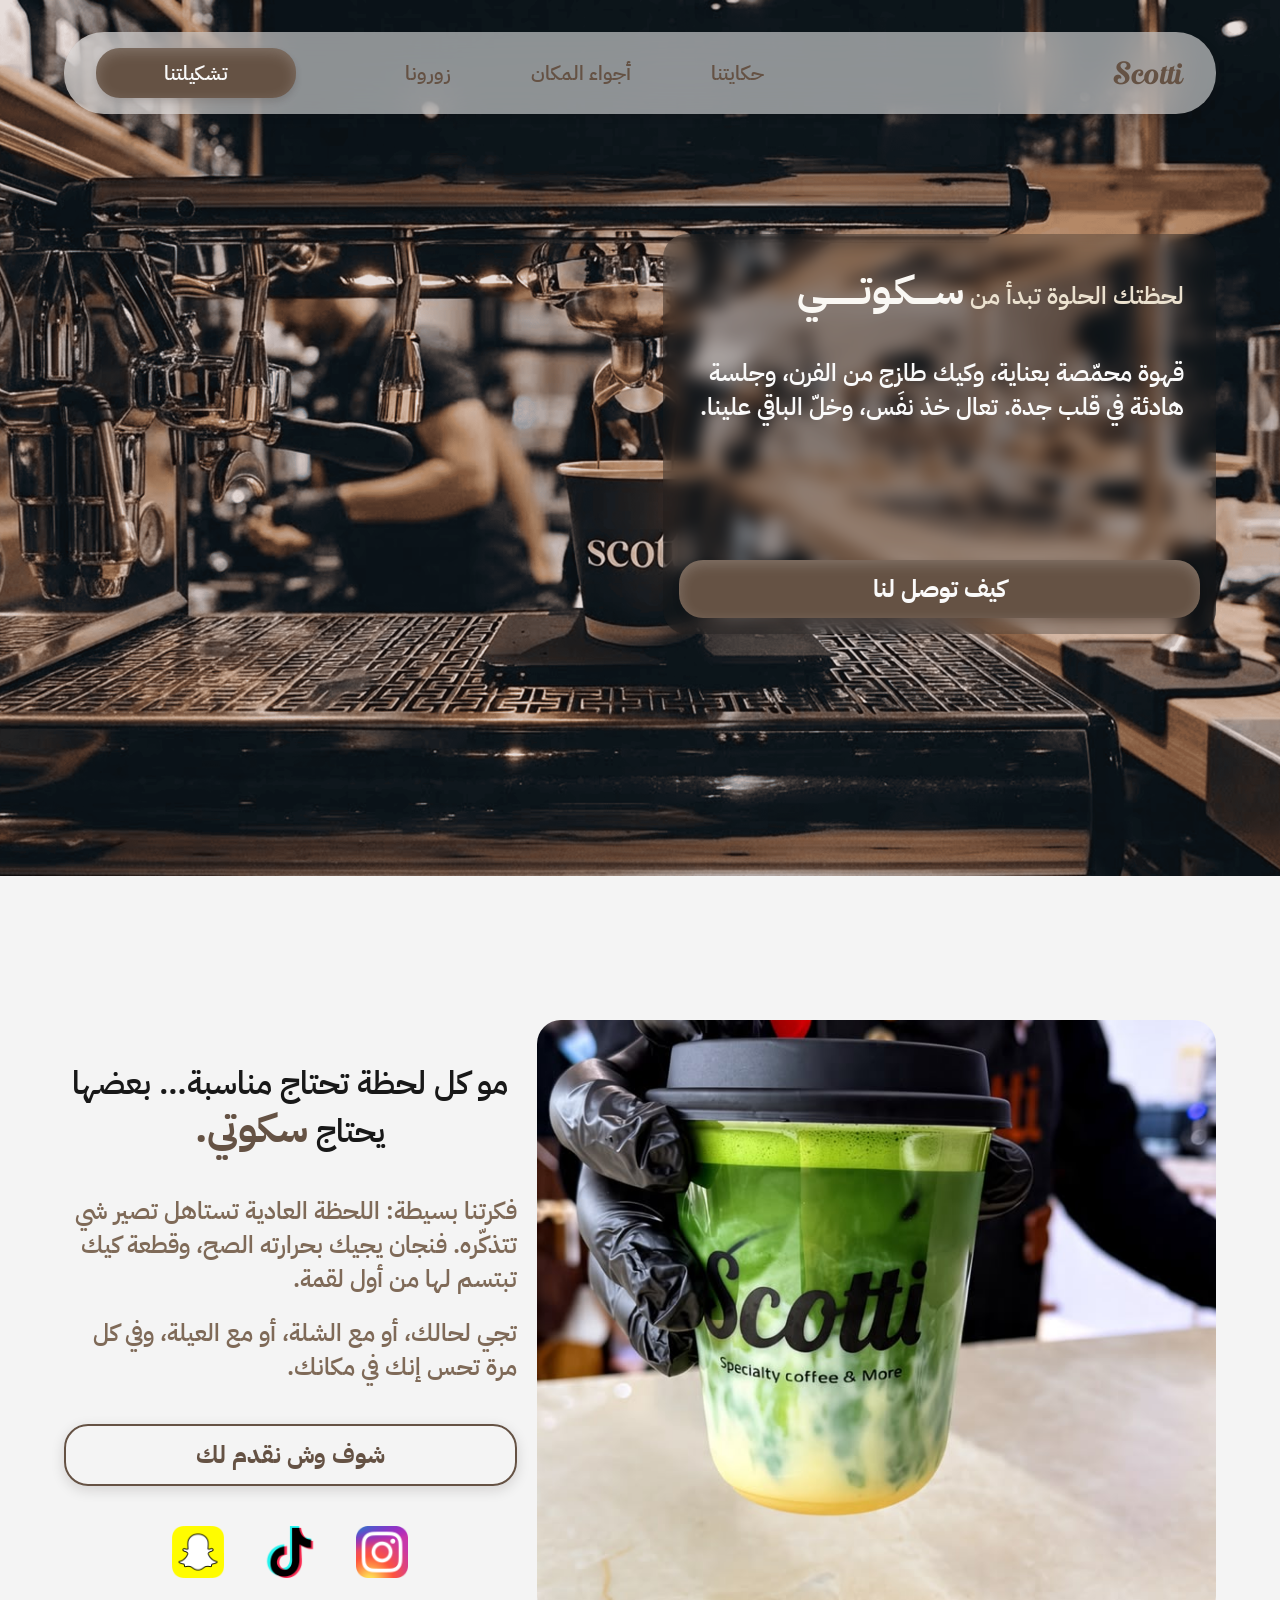
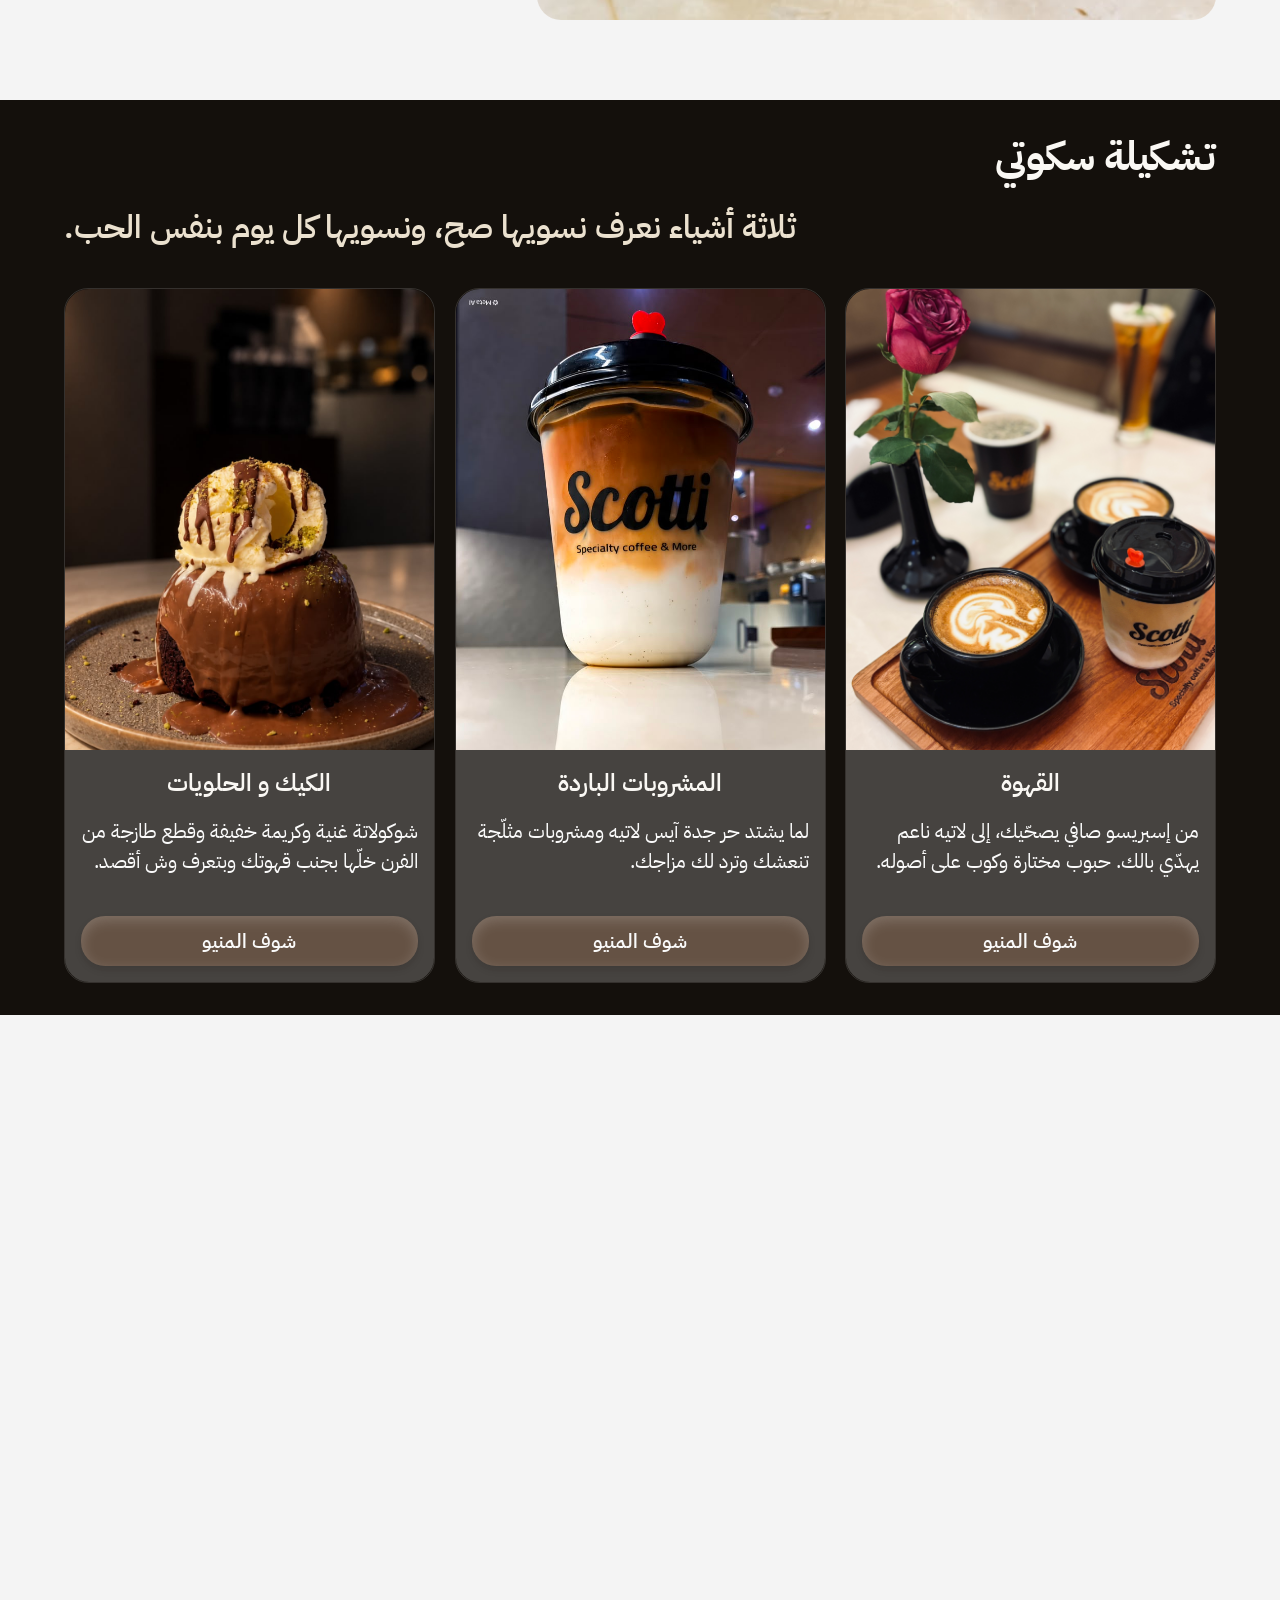
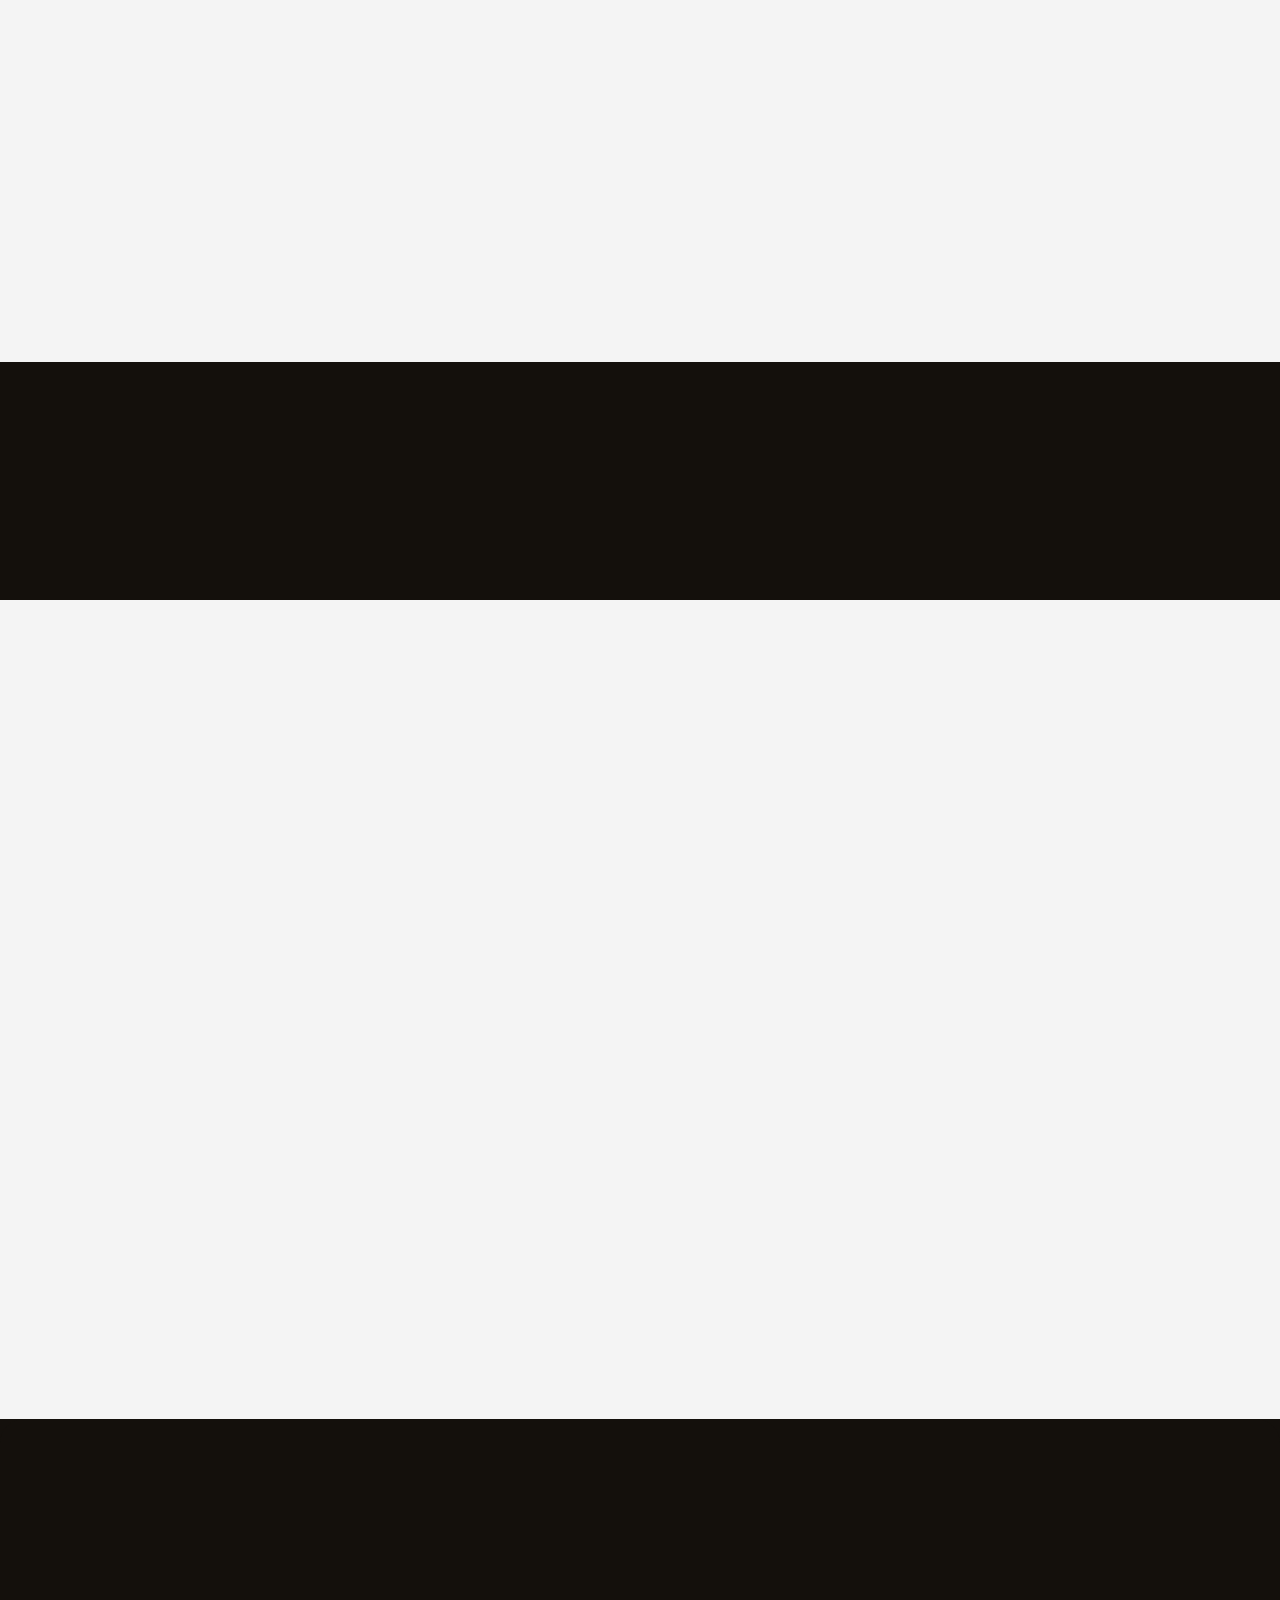
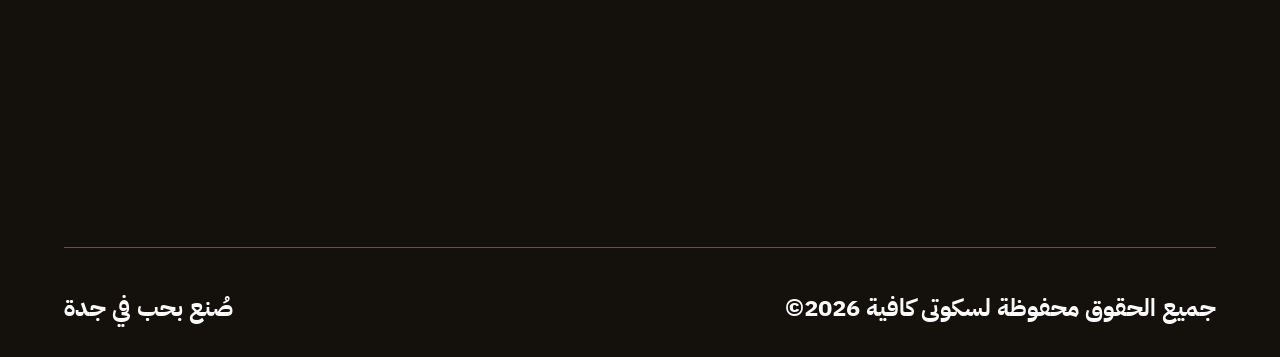
==== index.html @ 127dc8ea "Upload website files." ====
<!DOCTYPE html>
<html lang="ar" dir="rtl">
<head>
<meta charset="utf-8">
<meta name="viewport" content="width=device-width, initial-scale=1">
<title>Secotti Cafe</title>
<meta name="description" content="كافية و مطعم يقدم القهوة المختصة و الكيك و الحلويات ">
<script>document.documentElement.classList.add('js')</script>
<link rel="preconnect" href="https://fonts.googleapis.com">
<link rel="preconnect" href="https://fonts.gstatic.com" crossorigin>
<link href="https://fonts.googleapis.com/css2?family=IBM+Plex+Sans+Arabic:wght@400;600;700&display=swap" rel="stylesheet">
<link rel="stylesheet" href="style.css">
<script src="script.js" defer></script>
</head>
<body id="top">

<!-- ===== Hero section (Nav Bar + hero card) ===== -->
<header class="hero-section" id="hero-section">
  <div class="nav-bar">
    <button class="burger" type="button" aria-label="القائمة" aria-expanded="false" aria-controls="nav-links">
      <svg viewBox="0 0 24 24" width="24" height="24" aria-hidden="true"><line class="l1" x1="3" y1="6" x2="21" y2="6"/><line class="l2" x1="3" y1="12" x2="21" y2="12"/><line class="l3" x1="3" y1="18" x2="21" y2="18"/></svg>
    </button>
    <a class="logo" href="#top"><img src="img/logo.png" alt="Scotti"></a>
    <nav class="links" id="nav-links" aria-label="القائمة الرئيسية">
      <a class="btn btn-ghost" href="#about-us">حكايتنا</a>
      <a class="btn btn-ghost" href="#place">أجواء المكان</a>
      <a class="btn btn-ghost" href="#map">زورونا</a>
      <a class="btn btn-primary" href="#menu">تشكيلتنا</a>
    </nav>
  </div>
  <div class="hero-card">
    <div class="hero-text">
      <h1>لحظتك الحلوة تبدأ من <b>ســـــكـوتـــــــــي</b></h1>
      <p class="h2">قهوة محمّصة بعناية، وكيك طازج من الفرن، وجلسة هادئة في قلب جدة. تعال خذ نفَس، وخلّ الباقي علينا.</p>
    </div>
    <a class="btn btn-primary btn-large" href="#map">كيف توصل لنا</a>
  </div>
</header>



<!-- ===== About Us ===== -->
<section class="about-us" id="about-us">
  <div class="wrap">
    <div class="pic" data-anim="start"><img src="img/About.jpeg" alt="كوب ماتشا من سكوتي" loading="lazy"></div>
    <div class="txt" data-stagger data-anim-children="up">
      <h2>مو كل لحظة تحتاج مناسبة… بعضها يحتاج <span>سكوتي.</span></h2>
      <div class="paras h2">
        <p>فكرتنا بسيطة: اللحظة العادية تستاهل تصير شي تتذكّره. فنجان يجيك بحرارته الصح، وقطعة كيك تبتسم لها من أول لقمة.</p>
        <p>تجي لحالك، أو مع الشلة، أو مع العيلة، وفي كل مرة تحس إنك في مكانك.</p>
      </div>
      <a class="btn btn-outline btn-large" href="#menu">شوف وش نقدم لك</a>
      <div class="social">
        <a href="#" data-link="instagram" aria-label="انستغرام"><img src="img/skill-icons_instagram.png" alt=""></a>
        <a href="#" data-link="tiktok" aria-label="تيك توك"><img src="img/selfhst_tiktok.png" alt=""></a>
        <a href="#" data-link="snapchat" aria-label="سناب شات"><img src="img/selfhst_snapchat.png" alt=""></a>
      </div>
    </div>
  </div>
</section>

<!-- ===== Menu ===== -->
<section class="menu" id="menu">
  <div class="menu-head" data-stagger data-anim-children="up">
    <h2 class="display">تشكيلة سكوتي</h2>
    <p class="h1">ثلاثة أشياء نعرف نسويها صح، ونسويها كل يوم بنفس الحب.</p>
  </div>
  <div class="cards wrap" data-stagger>
    <article class="card" data-anim="up">
      <div class="ph"><img src="img/قهوة.jpg" alt="قهوة ولاتيه من سكوتي" loading="lazy"></div>
      <div class="card-body"><div><h3 class="h2">القهوة</h3><p class="title">من إسبريسو صافي يصحّيك، إلى لاتيه ناعم يهدّي بالك. حبوب مختارة وكوب على أصوله.</p></div>
      <a class="btn btn-primary" href="#" data-link="menu">شوف المنيو</a></div>
    </article>
    <article class="card" data-anim="up">
      <div class="ph"><img src="img/مشروبات باردة.jpeg" alt="آيس لاتيه من سكوتي" loading="lazy"></div>
      <div class="card-body"><div><h3 class="h2">المشروبات الباردة</h3><p class="title">لما يشتد حر جدة آيس لاتيه ومشروبات مثلّجة تنعشك وترد لك مزاجك.</p></div>
      <a class="btn btn-primary" href="#" data-link="menu">شوف المنيو</a></div>
    </article>
    <article class="card" data-anim="up">
      <div class="ph"><img src="img/حلويات.jpeg" alt="كيكة شوكولاتة مع آيس كريم" loading="lazy"></div>
      <div class="card-body"><div><h3 class="h2">الكيك و الحلويات</h3><p class="title">شوكولاتة غنية وكريمة خفيفة وقطع طازجة من الفرن خلّها بجنب قهوتك وبتعرف وش أقصد.</p></div>
      <a class="btn btn-primary" href="#" data-link="menu">شوف المنيو</a></div>
    </article>
  </div>
</section>

<!-- ===== place ===== -->
<section class="place" id="place">
  <div class="wrap">
    <div class="place-head" data-stagger data-anim-children="up">
      <h2 class="display">أجواء تخليك تطوّل الجلسة</h2>
      <p class="h1">إضاءة دافية، موسيقى هادية، ومقاعد تنسيك الوقت. كل ركن عندنا له مزاجه.</p>
    </div>
    <div class="gallery" data-stagger>
      <figure class="big" data-anim="zoom"><img src="img/جلسة.jpeg" alt="جلسة قرب النافذة" loading="lazy"></figure>
      <div class="col">
        <figure data-anim="zoom"><img src="img/3.jpg" alt="ركن الجلسات" loading="lazy"></figure>
        <figure data-anim="zoom"><img src="img/حلويات.jpeg" alt="كيكة شوكولاتة" loading="lazy"></figure>
      </div>
      <div class="col">
        <figure data-anim="zoom"><img src="img/1.jpg" alt="طاولة وقهوة" loading="lazy"></figure>
        <figure data-anim="zoom"><img src="img/2.jpg" alt="حلى وقهوة" loading="lazy"></figure>
      </div>
      <figure class="big" data-anim="zoom"><img src="img/اصدقاء.jpeg" alt="أصدقاء في سكوتي" loading="lazy"></figure>
    </div>
    <div class="strip" data-stagger data-anim="up">
      <div><h3 class="h1">تبي هدوء؟</h3><p class="title">خذ لك ركن بعيد عن الضجة، مع قهوة تبقى دافية لين آخر رشفة.</p></div>
      <div><h3 class="h1">معزومين الشلة؟</h3><p class="title">طاولات واسعة تساع ضحكتكم كلها، وحلويات للمشاركة، أو لا.وقتك قصير؟</p></div>
      <div><h3 class="h1">وقتك قصير؟</h3><p class="title">استراحة عصر أو لقاء سريع، وطلبك يوصلك بسرعة.</p></div>
    </div>
  </div>
</section>

<!-- ===== cta ===== -->
<section class="cta" id="cta" data-stagger data-anim-children="up">
  <h2 class="display">نسوّيها على مهلنا، وتجيك على كيفك.</h2>
  <p class="h1">ما نلحق الموضة ولا نستعجل الطعم. نهتم بالتفاصيل الصغيرة اللي ما تنتبه لها إلا لو غابت، وهذا اللي يخليك ترجع.</p>
</section>

<!-- ===== map ===== -->
<section class="map" id="map">
  <div class="wrap">
    <div class="info" data-stagger data-anim-children="up">
      <div class="info-top">
        <h2 class="display">لا تخلّيها على بكرة</h2>
        <p class="h2 sub">افتح الموقع تعال دحين واطلب أول كاسه</p>
        <div class="facts">
          <div><p class="h2">وين نحن؟</p><p class="title">جدة المملكة العربية السعودية</p></div>
          <div><p class="h2">أوقات الاستقبال يوميًا</p><p class="title">من الصباح حتى منتصف الليل</p></div>
        </div>
      </div>
      <div class="map-btns">
        <a class="btn btn-primary btn-large" href="#" data-link="map">زورونا</a>
        <a class="btn btn-outline" href="#" data-link="menu">شوف المنيو</a>
      </div>
    </div>
    <div class="map-pic" data-anim="end"><img src="img/map.jpg" alt="واجهة كافيه سكوتي من الداخل" loading="lazy"></div>
  </div>
</section>

<!-- ===== Footer ===== -->
<footer class="footer" id="footer">
  <div class="wrap">
    <div class="footer-top" data-stagger data-anim-children="up">
      <div class="footer-brand">
        <img class="footer-logo" src="img/logo.png" alt="Scotti">
        <div><p class="h1">سكوتي كافيه · جدة</p><p class="tagline">قهوة و كيك وجلسة تستاهل لحظتك الحلوة تبدأ من سكوتي.</p></div>
      </div>
      <div class="footer-cols">
        <div><h3 class="h1">روابط سريعة</h3>
          <div class="quick"><a class="btn" href="#about-us">حكايتنا</a><a class="btn" href="#place">أجواء المكان</a><a class="btn" href="#map">زورونا</a></div></div>
        <div><h3 class="h1">تابعنا</h3>
          <div class="social">
            <a href="#" data-link="instagram" aria-label="انستغرام"><img src="img/skill-icons_instagram.png" alt=""></a>
            <a href="#" data-link="tiktok" aria-label="تيك توك"><img src="img/selfhst_tiktok.png" alt=""></a>
            <a href="#" data-link="snapchat" aria-label="سناب شات"><img src="img/selfhst_snapchat.png" alt=""></a></div></div>
      </div>
    </div>
    <div class="footer-bottom"><span>جميع الحقوق محفوظة لسكوتى كافية 2026©</span><span>صُنع بحب في جدة</span></div>
  </div>
</footer>

</body>
</html>
---- style.css ----
/* ===== Tokens (من Variables ملف Figma) ===== */
:root{
  --nav:#fafafa; --card-1:#f4f4f4; --card-2:#14100c; --card-3:#fafafa; --card-4:#181818;
  --button:#655244; --line:#655244;
  --t-h1:#ebe1cf; --t-h2:#7f6a58; --t-title:#181818; --t-display:#faf8f4; --t-primary:#fafafa;
  --drop:rgba(20,16,12,.14); --inner:rgba(250,250,250,.2);
  --ff:'IBM Plex Sans Arabic',system-ui,sans-serif;
  --fd:40px; --ld:50px; --f1:32px; --l1:42px; --f2:24px; --l2:34px; --ft:20px; --lt:30px; --pad:64px;
  --ease:cubic-bezier(.2,.7,.2,1);
}
*,*::before,*::after{box-sizing:border-box}
html{scroll-behavior:smooth;scroll-padding-top:16px}
body{margin:0;font-family:var(--ff);background:var(--card-2);color:var(--t-title);-webkit-text-size-adjust:100%;overflow-x:hidden}
img{display:block;max-width:100%}
a{color:inherit;text-decoration:none}
h1,h2,h3,p{margin:0}
.display{font:700 var(--fd)/var(--ld) var(--ff);letter-spacing:-.2px}
.h1{font:600 var(--f1)/var(--l1) var(--ff)}
.h2{font:600 var(--f2)/var(--l2) var(--ff)}
.title{font:400 var(--ft)/var(--lt) var(--ff)}
.wrap{max-width:1312px;margin-inline:auto}
.hero-section,section,footer{padding-inline:var(--pad)}

/* ===== Buttons ===== */
.btn{display:flex;align-items:center;justify-content:center;min-height:44px;padding:10px 20px;border:0;border-radius:24px;font:600 20px/30px var(--ff);cursor:pointer;text-align:center;background:none;white-space:nowrap;transition:transform .25s var(--ease),box-shadow .25s var(--ease),background-color .25s,color .25s}
.btn-primary{background:var(--button);color:var(--t-primary);box-shadow:0 4px 7px var(--drop),inset 0 4px 14px var(--inner)}
.btn-primary:hover{transform:translateY(-3px);box-shadow:0 10px 18px var(--drop),inset 0 4px 14px var(--inner)}
.btn-large{min-height:48px;padding:12px 24px;font:700 24px/34px var(--ff)}
.btn-outline{border:2px solid var(--line);color:var(--button);box-shadow:0 4px 14px var(--drop)}
.btn-outline:hover{background:var(--button);color:var(--t-primary);transform:translateY(-3px)}
.btn-ghost{color:var(--button)}
.btn-ghost:hover{background:rgba(101,82,68,.12)}
.btn:active{transform:scale(.97)}
.btn:focus-visible,.social a:focus-visible,.burger:focus-visible{outline:3px solid var(--t-h2);outline-offset:2px}
.social{display:flex;justify-content:center;gap:40px}
.social a{transition:transform .3s var(--ease)}
.social a:hover{transform:translateY(-4px) scale(1.12)}
.social img{width:52px;height:52px;object-fit:contain}

/* ===== Hero section ===== */
.hero-section{position:relative;overflow:hidden;min-height:876px;padding-block:32px 72px;display:flex;flex-direction:column;gap:120px;background:var(--card-2)}
.hero-section::before{content:"";position:absolute;inset:0;background:url(img/hero.png) center/cover no-repeat;animation:kenburns 16s var(--ease) both}
.hero-section>*{position:relative;z-index:1}
.nav-bar{position:relative;display:flex;align-items:center;width:100%;max-width:1312px;margin-inline:auto;padding:16px 32px;border-radius:40px;background:rgba(250,250,250,.55);-webkit-backdrop-filter:blur(20px);backdrop-filter:blur(20px);box-shadow:4px 4px 6px var(--drop);animation:dropIn .9s var(--ease) both}
.logo img{height:30px;width:auto}
.links{position:relative;flex:1;display:flex;align-items:center;justify-content:center;gap:40px;margin-inline-start:40px}
.links .btn-primary{position:absolute;inset-inline-end:0;width:200px;min-width:200px}
.burger{display:none;width:44px;height:44px;padding:10px;border:0;background:none;color:var(--button);cursor:pointer}
.burger line{stroke:currentColor;stroke-width:2.4;stroke-linecap:round;transform-origin:center;transition:transform .3s var(--ease),opacity .2s}
.burger[aria-expanded=true] .l1{transform:translateY(6px) rotate(45deg)}
.burger[aria-expanded=true] .l2{opacity:0}
.burger[aria-expanded=true] .l3{transform:translateY(-6px) rotate(-45deg)}
.hero-card{align-self:flex-start;width:min(553px,100%);margin-inline:max(0px,calc((100% - 1312px)/2));padding:16px;display:flex;flex-direction:column;gap:120px;border-radius:24px;background:rgba(24,24,24,.3);-webkit-backdrop-filter:blur(8px);backdrop-filter:blur(8px);animation:fadeUp 1s .25s var(--ease) both}
.hero-text{padding:16px;display:flex;flex-direction:column;gap:40px}
.hero-text h1{font:600 var(--f2)/var(--l2) var(--ff);color:var(--t-h1)}
.hero-text h1 b{font:700 var(--fd)/var(--ld) var(--ff);color:var(--t-display);letter-spacing:-.2px}
.hero-text p{color:var(--t-primary)}

/* ===== About Us ===== */
.about-us{background:var(--card-1);padding-block:144px 80px}
.about-us .wrap{display:flex;gap:20px;align-items:center}
.about-us .pic{position:relative;flex:1.5;aspect-ratio:3/4;max-height:600px;overflow:hidden;border-radius:24px 40px 24px 40px;background:var(--card-1)}
.about-us .pic img{position:absolute;inset:0;width:100%;height:100%;object-fit:cover;object-position:center;transition:transform 1.2s var(--ease)}
.about-us .txt{flex:1;display:flex;flex-direction:column;gap:40px}
.about-us h2{text-align:center;font:600 calc(var(--fd)*.8)/var(--l1) var(--ff);color:#181818}
.about-us h2 span{font:700 var(--fd)/var(--ld) var(--ff);color:var(--button)}
.paras{display:flex;flex-direction:column;gap:20px;color:var(--t-h2)}

/* ===== Menu ===== */
.menu{background:var(--card-2);padding-block:32px}
.menu-head{display:flex;flex-direction:column;gap:24px;max-width:1325px;margin:0 auto 40px}
.menu-head .display{color:var(--t-display);align-self:flex-start}
.menu-head .h1{color:var(--t-h1);align-self:flex-end}
.cards{display:grid;grid-template-columns:repeat(3,1fr);gap:20px}
.card{display:flex;flex-direction:column;border:1px solid rgba(250,250,250,.14);border-radius:24px;transition:transform .45s var(--ease),box-shadow .45s var(--ease)}
.card:hover{transform:translateY(-10px);box-shadow:0 22px 40px rgba(0,0,0,.45)}
.card .ph{overflow:hidden;border-radius:24px 24px 0 0}
.about-us .pic {
  border-radius: 24px;
}.card .ph img{width:100%;aspect-ratio:4/5;object-fit:cover;transition:transform .9s var(--ease)}
.cards .card:nth-child(2) .ph img{object-position:center top}
.card:hover .ph img{transform:scale(1.08)}
.card-body{flex:1;display:flex;flex-direction:column;gap:40px;padding:16px;border-radius:0 0 24px 24px;background:rgba(250,250,250,.22);-webkit-backdrop-filter:blur(30px);backdrop-filter:blur(30px);color:var(--t-primary)}
.card-body>div{display:flex;flex-direction:column;gap:16px}
.card h3{text-align:center;color:var(--t-display)}
.card .btn{margin-top:auto}

/* ===== place ===== */
.place{background:var(--card-1);padding-block:32px;color:var(--t-h2)}
.place-head{display:flex;flex-direction:column;gap:32px;margin-bottom:40px}
.place-head .display{align-self:flex-start}
.gallery{display:flex;gap:20px;align-items:center}
.gallery .big{flex:424 1 0}
.gallery .col{flex:202 1 0;display:flex;flex-direction:column;gap:20px}
.gallery figure{aspect-ratio:3/4;margin:0;overflow:hidden;border-radius:24px}
.gallery img{width:100%;height:100%;object-fit:cover;transition:transform .9s var(--ease)}
.gallery figure:hover img{transform:scale(1.1)}
.strip{display:flex;gap:20px;margin-top:40px;padding:16px 20px;border-radius:40px;background:var(--card-3);box-shadow:4px 4px 12px var(--drop)}
.strip>div{flex:1;display:flex;flex-direction:column;gap:20px;padding:16px}
.strip .h1{text-align:center}
.strip .title{color:var(--t-title)}

/* ===== cta ===== */
.cta{display:flex;flex-direction:column;gap:40px;padding-block:32px;background:var(--card-2)}
.cta .display{text-align:center;color:var(--t-display)}
.cta .h1{color:var(--t-h1)}

/* ===== map ===== */
.map{background:var(--card-1);padding-block:32px}
.map .wrap{display:flex;gap:20px;align-items:stretch}
.map .info{flex:1;display:flex;flex-direction:column;justify-content:center;gap:24px}
.map .display{text-align:center;color:var(--t-h2)}
.map .sub{margin-top:12px;color:var(--t-title)}
.facts{display:flex;gap:40px;margin-top:24px;text-align:center}
.facts>div{flex:1;display:flex;flex-direction:column;gap:12px}
.facts .h2{color:var(--t-h2)}
.map-btns{display:flex;gap:16px}
.map-btns .btn{flex:1}
.map-pic{flex:1;min-height:388px;overflow:hidden;border-radius:24px}
.map-pic img{width:100%;height:100%;min-height:388px;object-fit:cover;transition:transform 1.2s var(--ease)}
.map-pic:hover img{transform:scale(1.05)}

/* ===== Footer ===== */
.footer{padding-block:32px;border-radius:24px 24px 0 0;background:var(--card-2);color:var(--t-primary)}
.footer-top{display:flex;gap:180px;align-items:center;padding-bottom:32px;border-bottom:1px solid var(--line)}
.footer-brand{flex:1;display:flex;flex-direction:column;gap:40px;text-align:center}
.footer-logo{width:min(566px,100%);height:auto;margin-inline:auto}
.footer-brand .h1{color:var(--t-h1)}
.tagline{margin-top:12px;font:700 24px/34px var(--ff)}
.footer-cols{flex:1;display:flex;gap:160px;align-items:flex-start}
.footer-cols>div{flex:1;display:flex;flex-direction:column;gap:20px;text-align:center}
.footer-cols .h1{color:var(--t-display)}
.footer-cols .social{gap:24px;padding:10px}
.quick{display:flex;flex-direction:column;gap:24px}
.quick .btn{color:var(--t-primary)}
.quick .btn:hover{background:rgba(250,250,250,.1)}
.footer-bottom{display:flex;justify-content:space-between;gap:16px;margin-top:43px;font:700 24px/34px var(--ff)}

/* ===== Animations ===== */
@keyframes kenburns{from{transform:scale(1.12)}to{transform:scale(1)}}
@keyframes dropIn{from{opacity:0;transform:translateY(-28px)}to{opacity:1;transform:none}}
@keyframes fadeUp{from{opacity:0;transform:translateY(40px)}to{opacity:1;transform:none}}
.js [data-anim]{opacity:0;transition:opacity .9s var(--ease),transform .9s var(--ease);transition-delay:var(--d,0s);will-change:opacity,transform}
.js [data-anim=up]{transform:translateY(36px)}
.js [data-anim=zoom]{transform:scale(.9)}
.js [data-anim=start]{transform:translateX(60px)}   /* RTL: من اليمين */
.js [data-anim=end]{transform:translateX(-60px)}
.js [data-anim].in{opacity:1;transform:none}
/* الكروت: حركة الدخول ثم تعود سرعة الـ hover */
.js .card.in{transition:opacity .9s var(--ease),transform .45s var(--ease),box-shadow .45s var(--ease);transition-delay:var(--d,0s),0s,0s}
.js .card.in:hover{transform:translateY(-10px)}

/* ===== Tablet / Mobile ===== */
@media (max-width:1100px){:root{--pad:40px}.footer-top,.footer-cols{gap:48px}.facts{gap:32px}}
@media (max-width:900px){
  :root{--fd:32px;--ld:42px;--f1:24px;--l1:34px;--f2:22px;--l2:32px;--ft:18px;--lt:28px;--pad:20px}
  .hero-section{min-height:640px;gap:24px;padding-block:20px 72px}
  .nav-bar{display:grid;grid-template-columns:44px 1fr 44px;padding:10px 16px;border-radius:32px}
  .burger{display:block}
  .logo{grid-column:2;justify-self:center}.logo img{height:28px}
  .links{position:absolute;top:calc(100% + 8px);inset-inline:0;z-index:5;flex-direction:column;align-items:stretch;gap:4px;margin:0;padding:12px;border-radius:28px;background:rgba(250,250,250,.9);-webkit-backdrop-filter:blur(20px);backdrop-filter:blur(20px);box-shadow:4px 4px 12px var(--drop);opacity:0;visibility:hidden;transform:translateY(-10px) scale(.98);transform-origin:top;transition:opacity .3s var(--ease),transform .3s var(--ease),visibility .3s}
  .links.open{opacity:1;visibility:visible;transform:none}
  .links .btn-primary{position:static;order:-1;margin:0 0 4px;width:auto;min-width:0}
  .hero-card{gap:20px;margin-inline:0;padding:12px}
  .hero-text{gap:16px;padding:8px}
  .hero-text h1 b{font-size:26px;line-height:34px;white-space:nowrap}
  .about-us{padding-block:64px 48px}
  .about-us .wrap,.map .wrap{flex-direction:column}
  .about-us .pic{width:100%;max-width:420px;max-height:none;flex:none;align-self:center}
  .cards{grid-template-columns:1fr;max-width:520px;margin-inline:auto}
  .menu-head .display,.menu-head .h1,.place-head .display{align-self:stretch}
  .gallery{display:grid;grid-template-columns:1fr 1fr;gap:20px}
  .gallery .big{grid-column:1/-1}.gallery .col{gap:20px}
  .strip{flex-direction:column;gap:0;border-radius:32px}
  .facts{flex-direction:column;gap:24px;margin-top:32px}
  .map-btns{gap:12px;flex-wrap:wrap}.map-btns .btn{flex:1 1 140px}
  .map .info{gap:24px}.facts{gap:24px;margin-top:24px}.map-btns{gap:12px}.map-pic,.map-pic img{min-height:260px}.map-pic{flex:none}
  .footer-top{flex-direction:column;gap:32px}.footer-brand{order:-1;width:100%}
  .footer-cols{width:100%;gap:24px}
  .footer-bottom{flex-direction:column;align-items:center;text-align:center;font-size:18px;line-height:28px}
  .footer-bottom span:last-child{order:-1}
  .btn-large{font-size:20px;line-height:30px}.social{gap:28px}
  .js [data-anim=start],.js [data-anim=end]{transform:translateY(36px)}
}
@media (prefers-reduced-motion:reduce){
  html{scroll-behavior:auto}
  *,*::before,*::after{animation:none!important;transition:none!important}
  .js [data-anim]{opacity:1;transform:none}
}
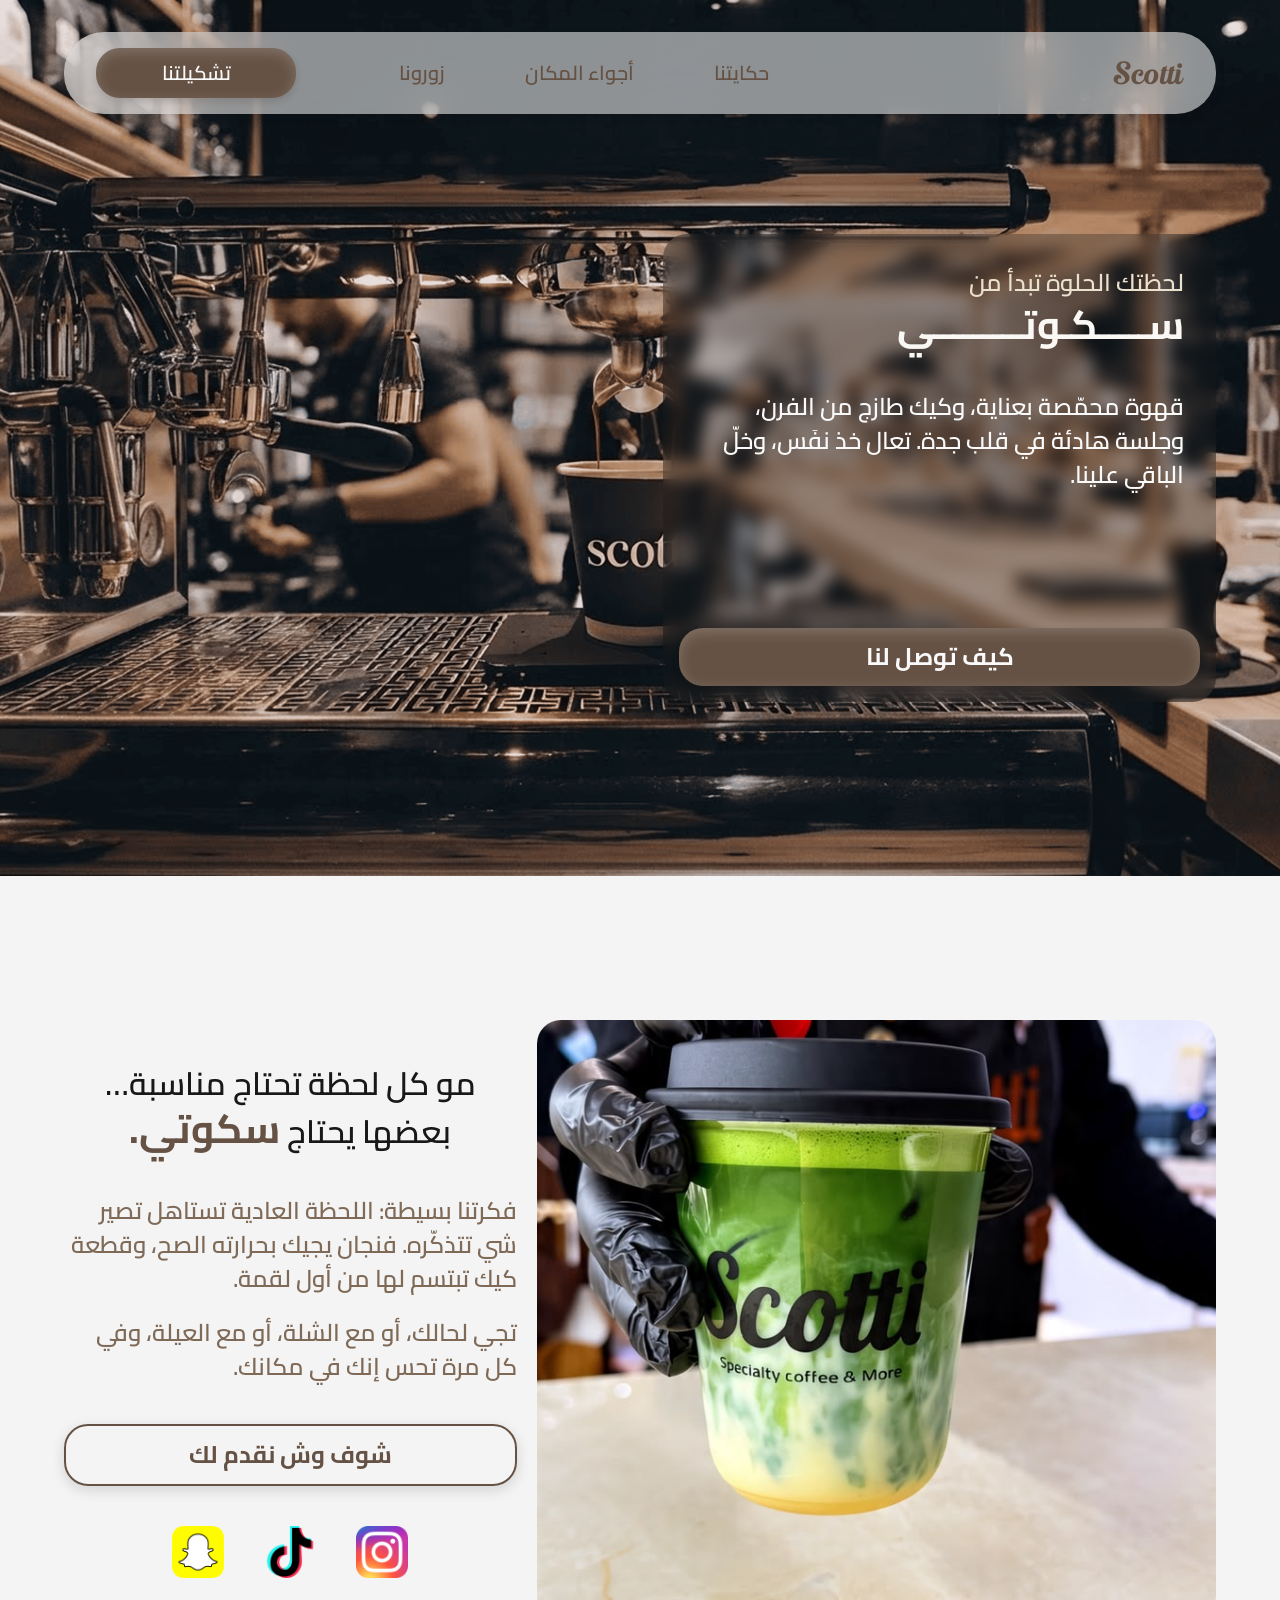
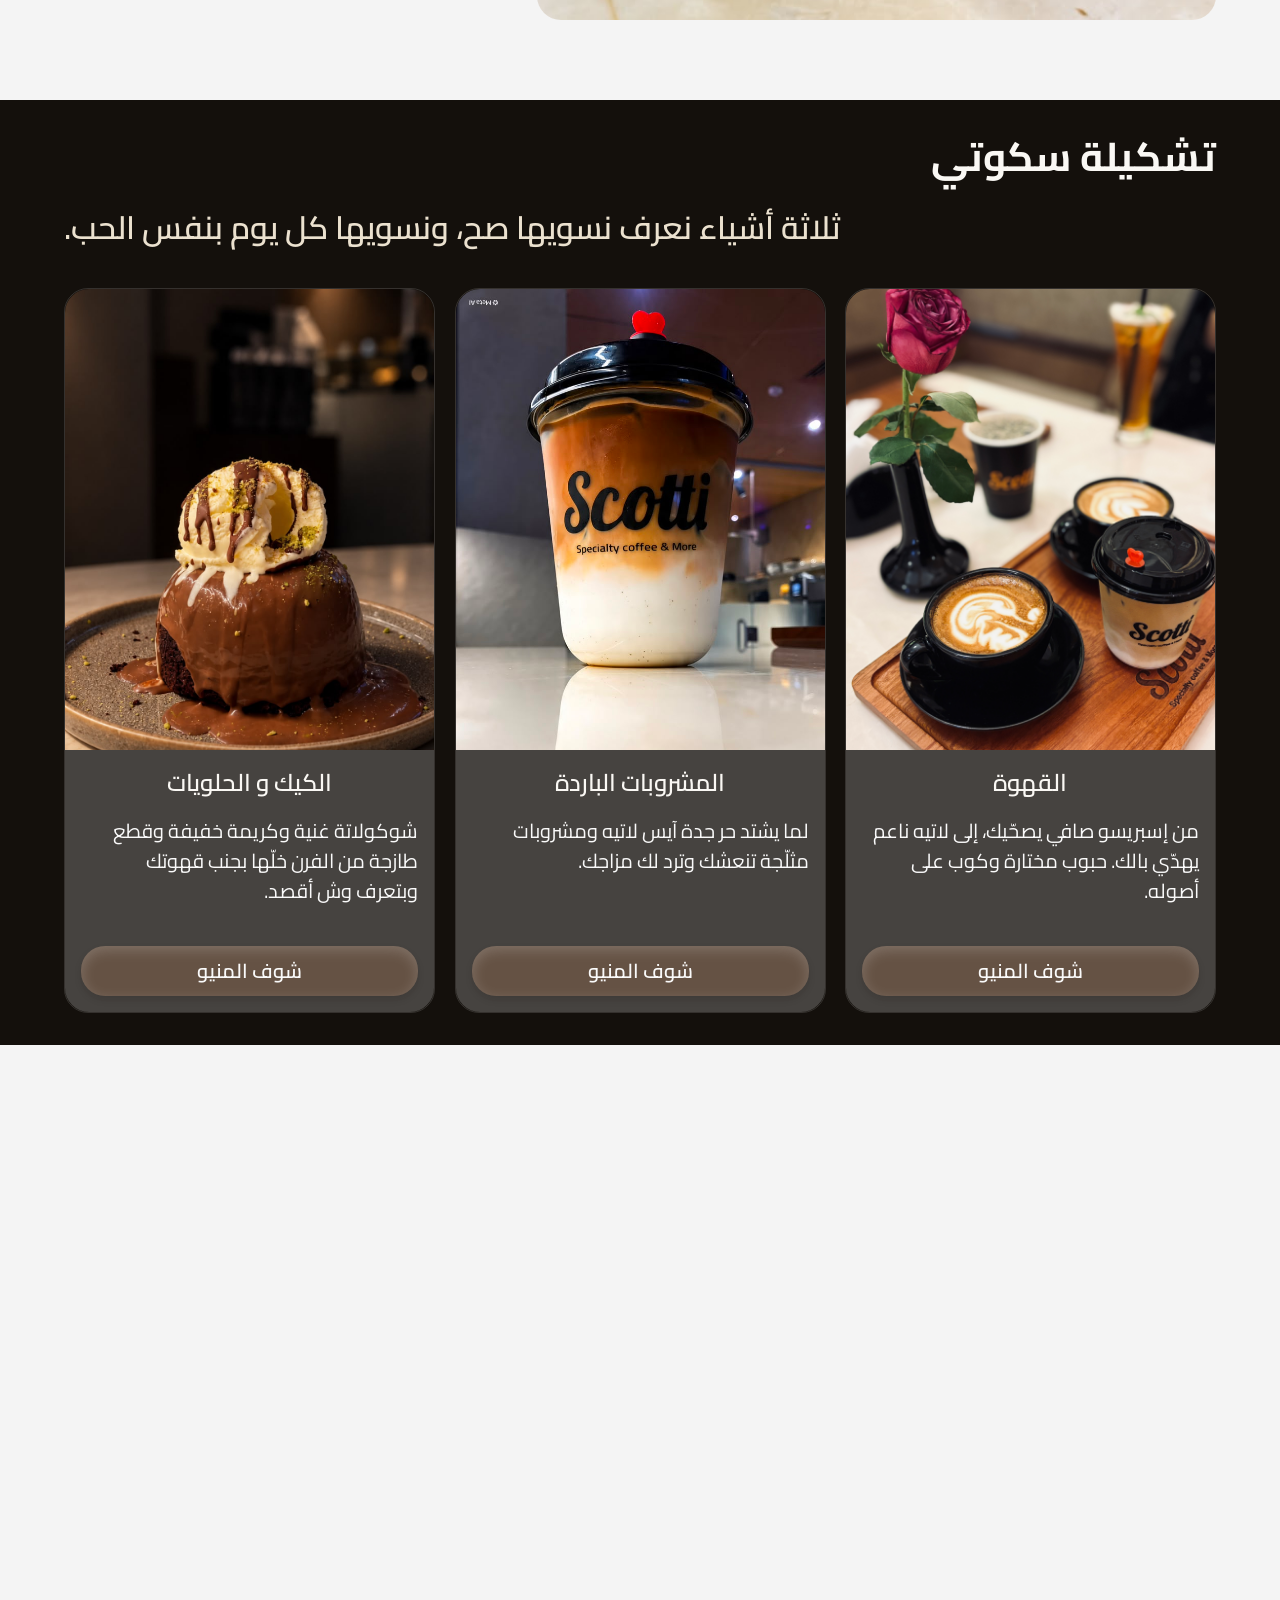
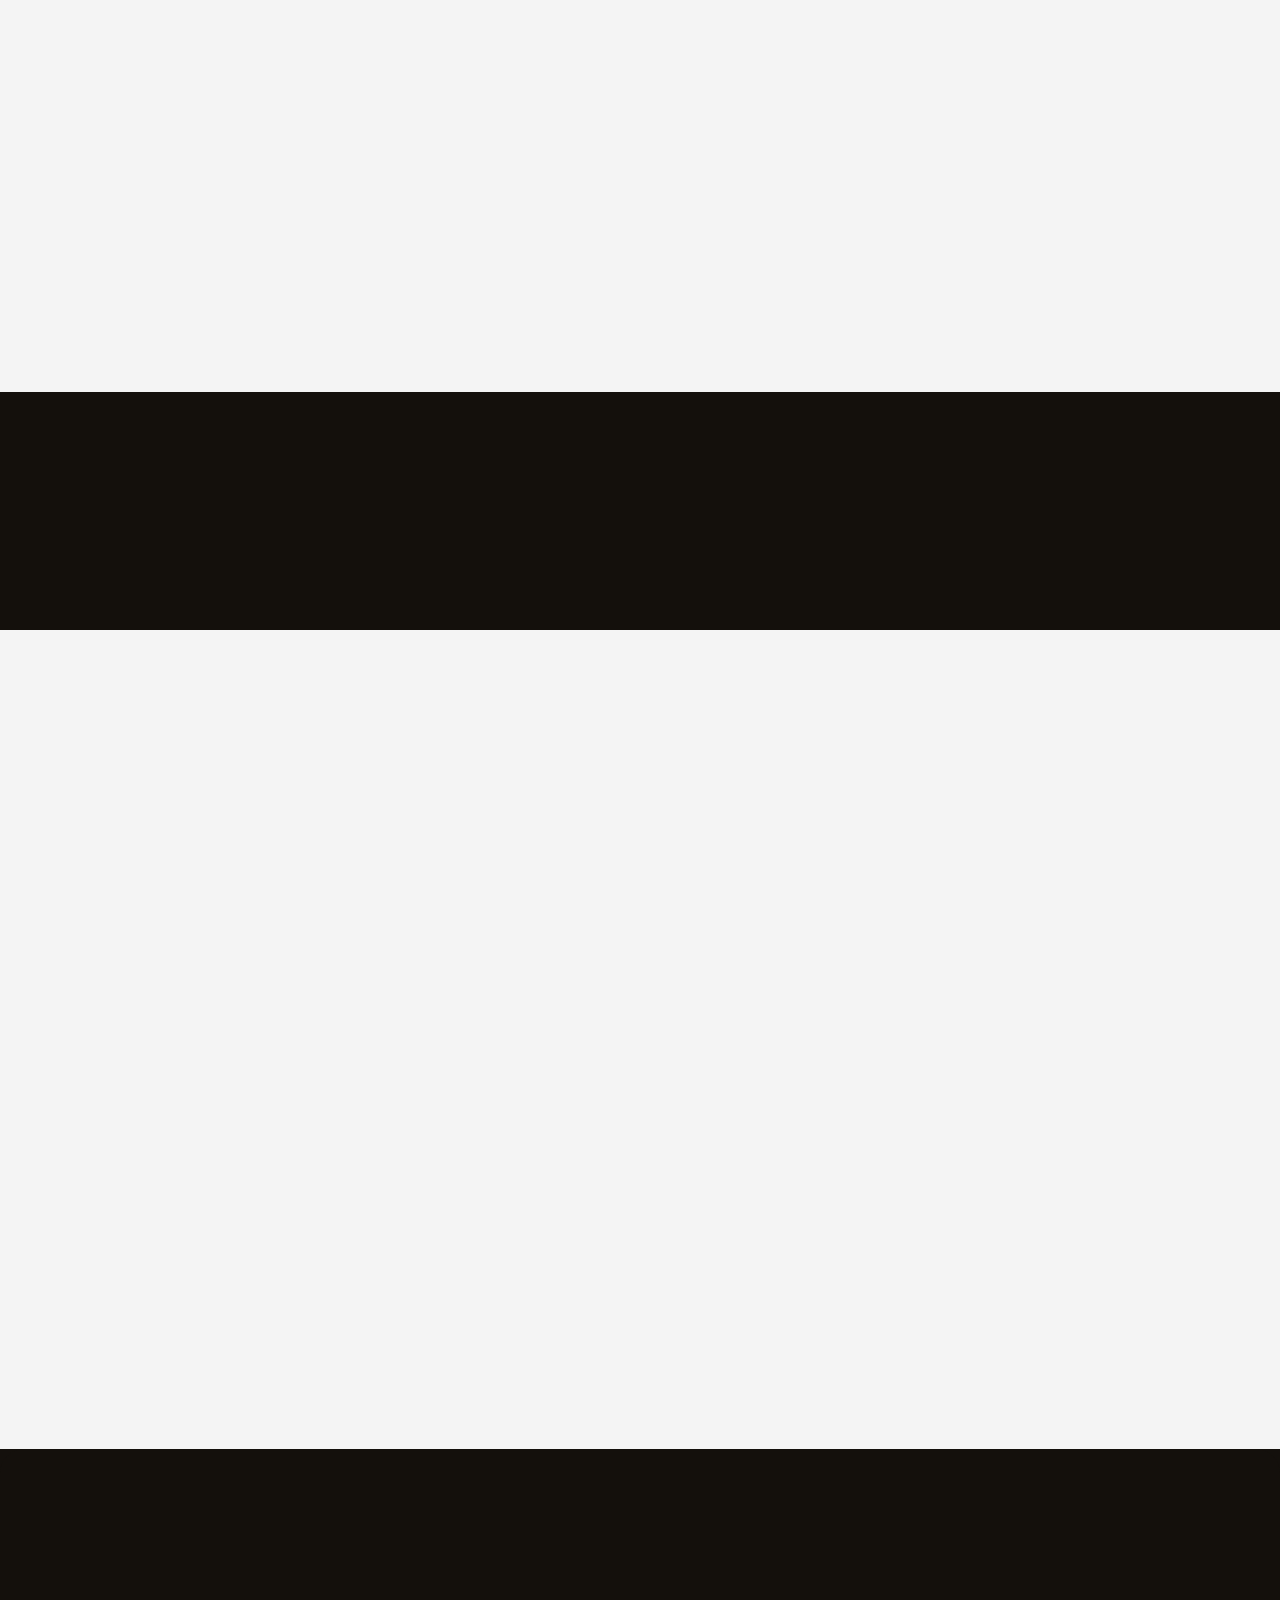
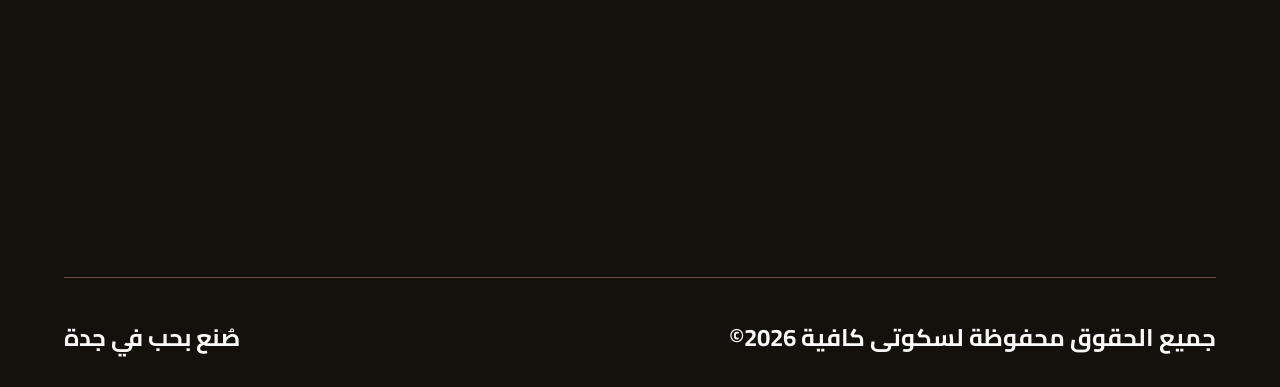
==== commit 4f4f9e65: "Change font family" ====
--- a/index.html
+++ b/index.html
@@ -8,7 +8,7 @@
 <script>document.documentElement.classList.add('js')</script>
 <link rel="preconnect" href="https://fonts.googleapis.com">
 <link rel="preconnect" href="https://fonts.gstatic.com" crossorigin>
-<link href="https://fonts.googleapis.com/css2?family=IBM+Plex+Sans+Arabic:wght@400;600;700&display=swap" rel="stylesheet">
+<link href="https://fonts.googleapis.com/css2?family=Cairo:wght@400;600;700&display=swap" rel="stylesheet">
 <link rel="stylesheet" href="style.css">
 <script src="script.js" defer></script>
 </head>
--- a/style.css
+++ b/style.css
@@ -4,7 +4,7 @@
   --button:#655244; --line:#655244;
   --t-h1:#ebe1cf; --t-h2:#7f6a58; --t-title:#181818; --t-display:#faf8f4; --t-primary:#fafafa;
   --drop:rgba(20,16,12,.14); --inner:rgba(250,250,250,.2);
-  --ff:'IBM Plex Sans Arabic',system-ui,sans-serif;
+  --ff:'Cairo',system-ui,sans-serif;
   --fd:40px; --ld:50px; --f1:32px; --l1:42px; --f2:24px; --l2:34px; --ft:20px; --lt:30px; --pad:64px;
   --ease:cubic-bezier(.2,.7,.2,1);
 }
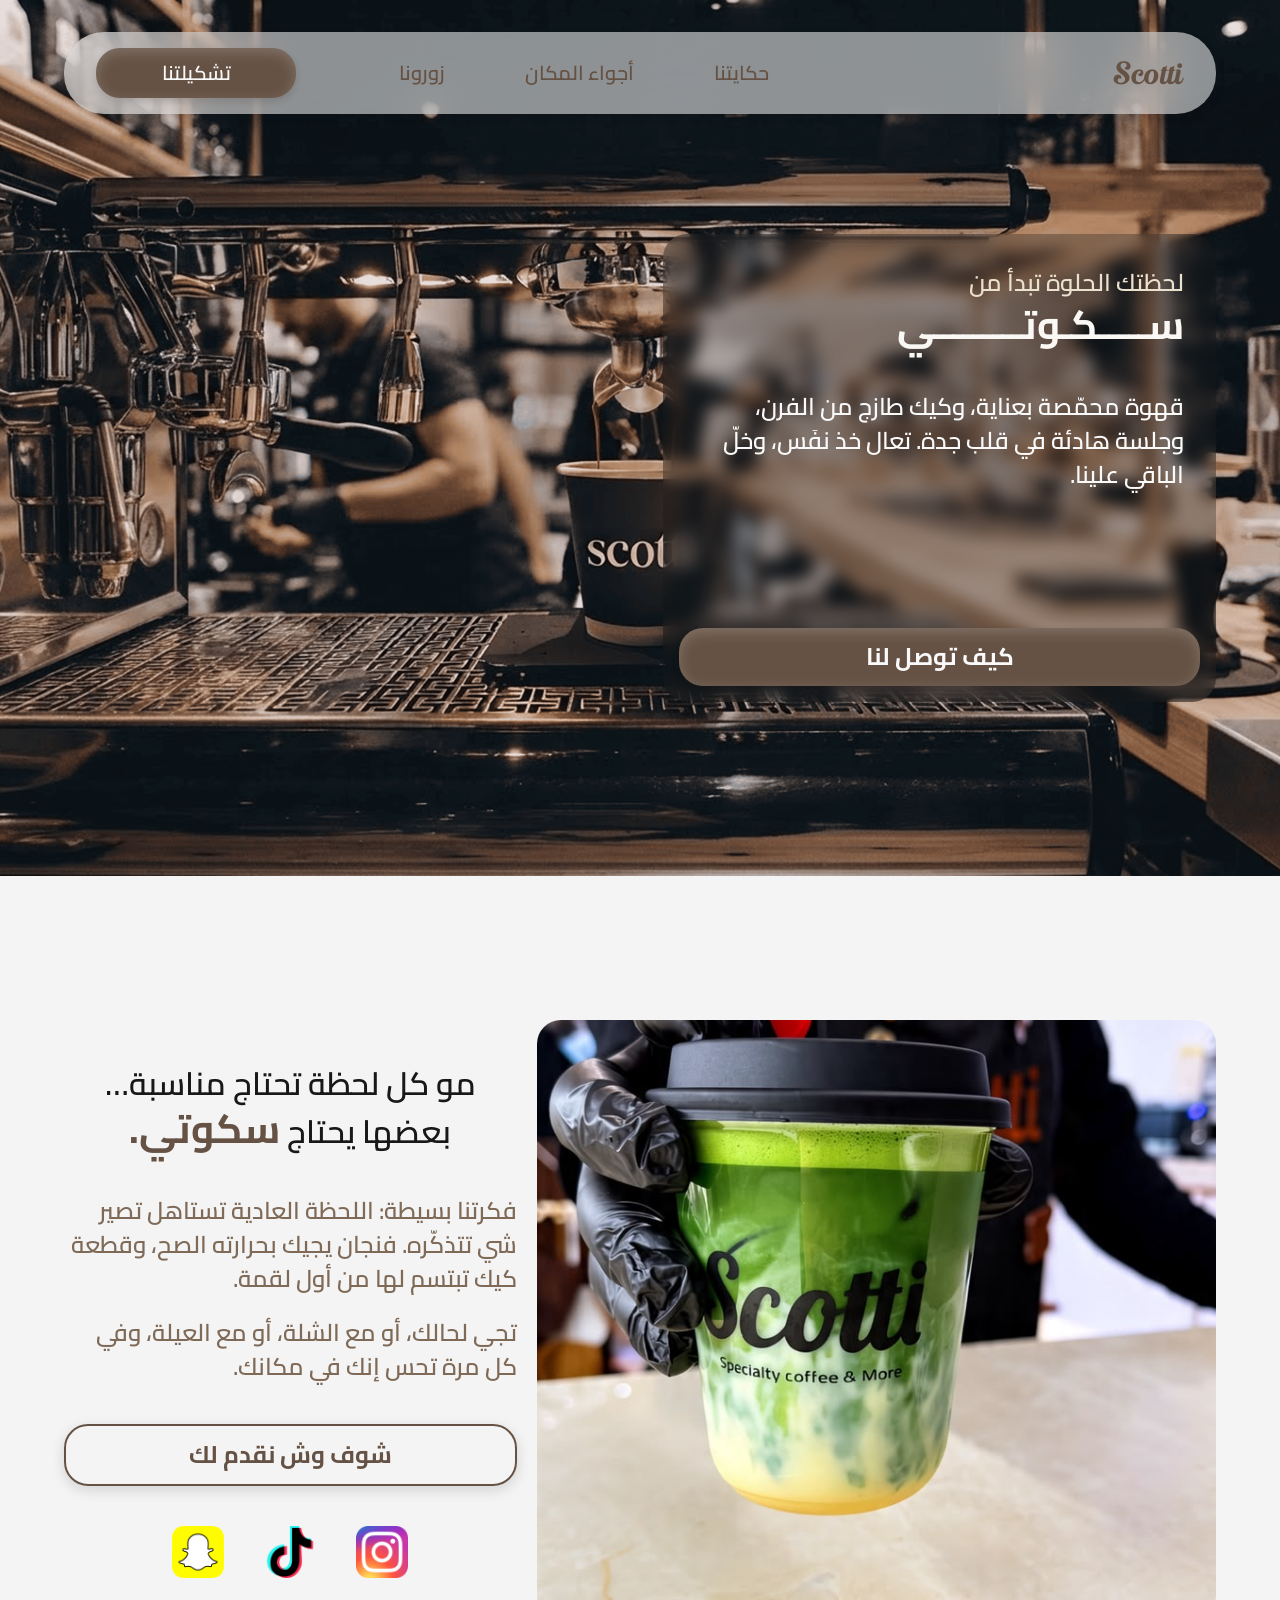
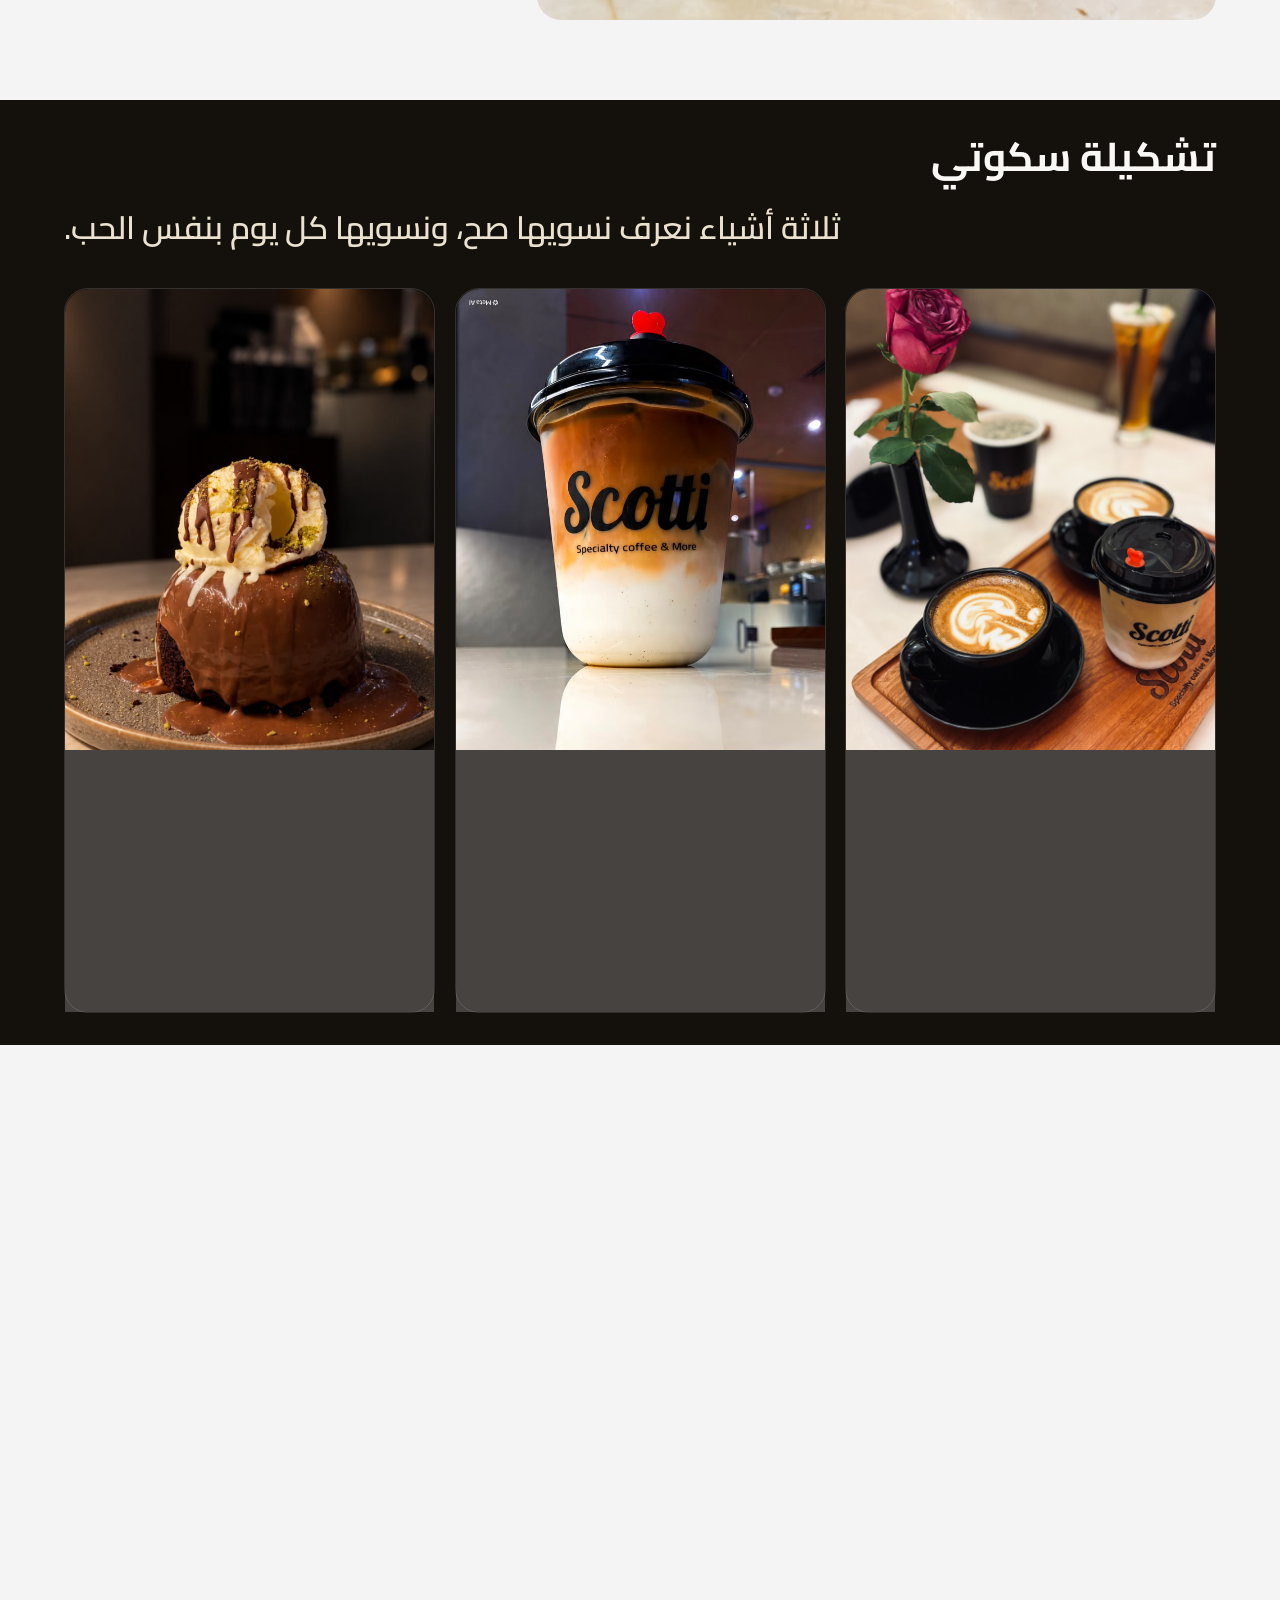
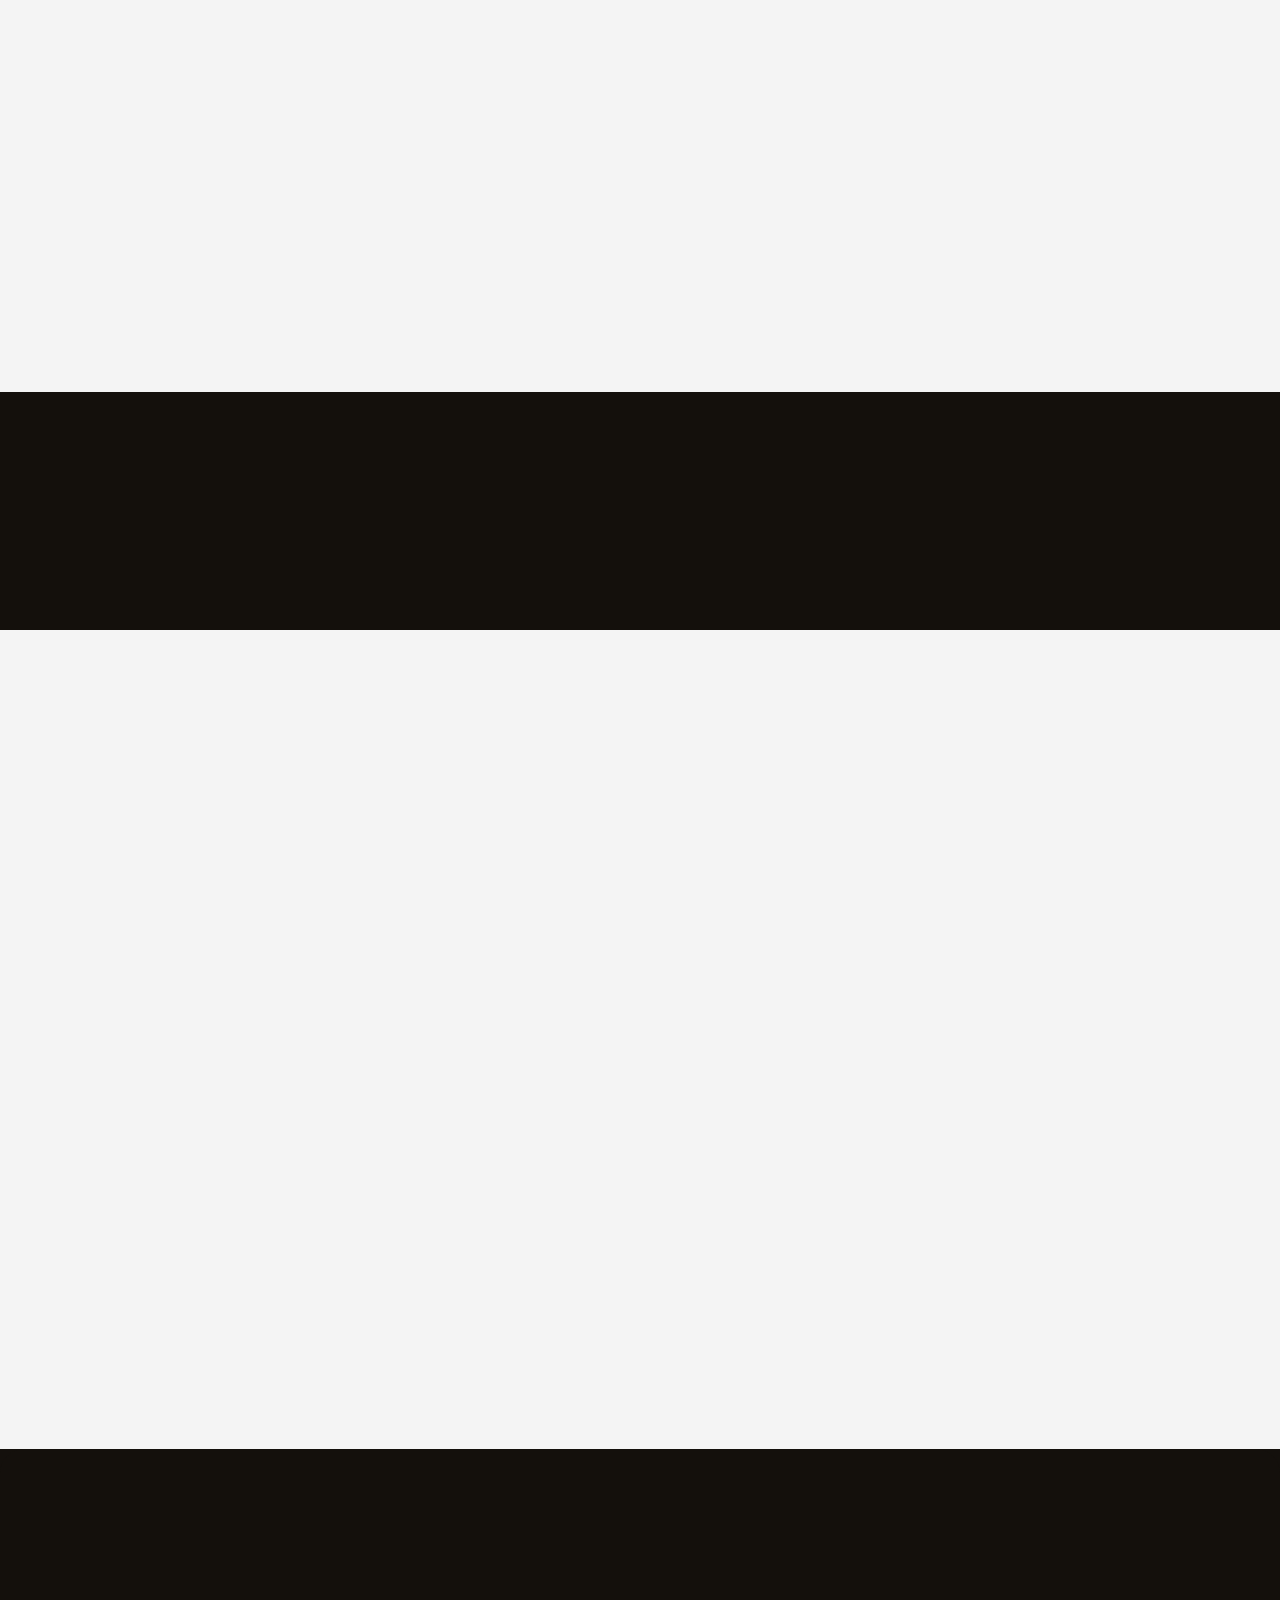
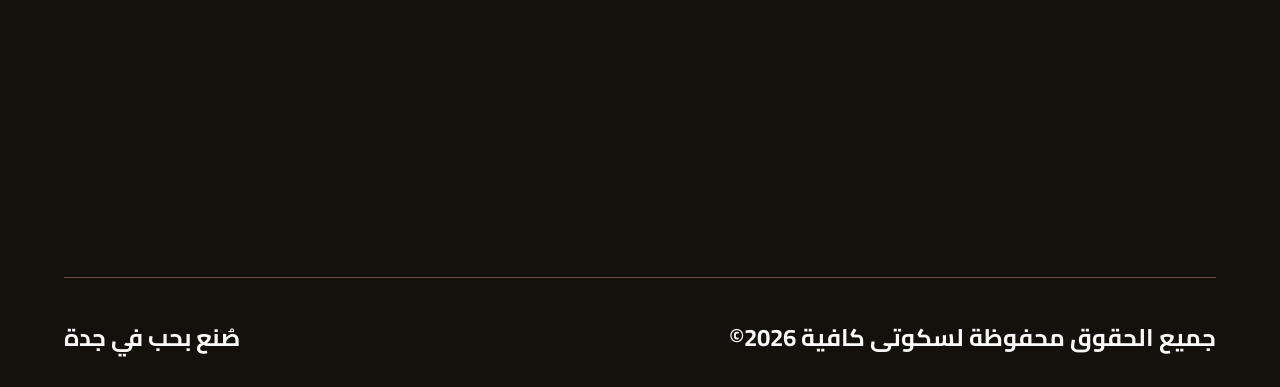
==== commit 6ba4f967: "ربط المنيو" ====
--- a/index.html
+++ b/index.html
@@ -4,7 +4,7 @@
 <meta charset="utf-8">
 <meta name="viewport" content="width=device-width, initial-scale=1">
 <title>Secotti Cafe</title>
-<meta name="description" content="كافية و مطعم يقدم القهوة المختصة و الكيك و الحلويات ">
+<meta name="description" content="سكوتى هو كافية بجدة يقدم القهوة المختصة و اكثر ">
 <script>document.documentElement.classList.add('js')</script>
 <link rel="preconnect" href="https://fonts.googleapis.com">
 <link rel="preconnect" href="https://fonts.gstatic.com" crossorigin>
@@ -25,6 +25,7 @@
       <a class="btn btn-ghost" href="#about-us">حكايتنا</a>
       <a class="btn btn-ghost" href="#place">أجواء المكان</a>
       <a class="btn btn-ghost" href="#map">زورونا</a>
+      <!-- زر الانتقال إلى قسم التشكيلة -->
       <a class="btn btn-primary" href="#menu">تشكيلتنا</a>
     </nav>
   </div>
@@ -49,7 +50,8 @@
         <p>فكرتنا بسيطة: اللحظة العادية تستاهل تصير شي تتذكّره. فنجان يجيك بحرارته الصح، وقطعة كيك تبتسم لها من أول لقمة.</p>
         <p>تجي لحالك، أو مع الشلة، أو مع العيلة، وفي كل مرة تحس إنك في مكانك.</p>
       </div>
-      <a class="btn btn-outline btn-large" href="#menu">شوف وش نقدم لك</a>
+      <!-- زر الانتقال إلى قسم التشكيلة -->
+      <a class="btn btn-outline btn-large" href="Menu/index.html">شوف وش نقدم لك</a>
       <div class="social">
         <a href="#" data-link="instagram" aria-label="انستغرام"><img src="img/skill-icons_instagram.png" alt=""></a>
         <a href="#" data-link="tiktok" aria-label="تيك توك"><img src="img/selfhst_tiktok.png" alt=""></a>
@@ -69,17 +71,20 @@
     <article class="card" data-anim="up">
       <div class="ph"><img src="img/قهوة.jpg" alt="قهوة ولاتيه من سكوتي" loading="lazy"></div>
       <div class="card-body"><div><h3 class="h2">القهوة</h3><p class="title">من إسبريسو صافي يصحّيك، إلى لاتيه ناعم يهدّي بالك. حبوب مختارة وكوب على أصوله.</p></div>
-      <a class="btn btn-primary" href="#" data-link="menu">شوف المنيو</a></div>
+      <!-- زر المنيو للقهوة -->
+      <a class="btn btn-primary" href="Menu/index.html"="menu">شوف المنيو</a></div>
     </article>
     <article class="card" data-anim="up">
       <div class="ph"><img src="img/مشروبات باردة.jpeg" alt="آيس لاتيه من سكوتي" loading="lazy"></div>
       <div class="card-body"><div><h3 class="h2">المشروبات الباردة</h3><p class="title">لما يشتد حر جدة آيس لاتيه ومشروبات مثلّجة تنعشك وترد لك مزاجك.</p></div>
-      <a class="btn btn-primary" href="#" data-link="menu">شوف المنيو</a></div>
+      <!-- زر المنيو للمشروبات الباردة -->
+      <a class="btn btn-primary" href="Menu/index.html">شوف المنيو</a></div>
     </article>
     <article class="card" data-anim="up">
       <div class="ph"><img src="img/حلويات.jpeg" alt="كيكة شوكولاتة مع آيس كريم" loading="lazy"></div>
       <div class="card-body"><div><h3 class="h2">الكيك و الحلويات</h3><p class="title">شوكولاتة غنية وكريمة خفيفة وقطع طازجة من الفرن خلّها بجنب قهوتك وبتعرف وش أقصد.</p></div>
-      <a class="btn btn-primary" href="#" data-link="menu">شوف المنيو</a></div>
+      <!-- زر المنيو للحلويات -->
+      <a class="btn btn-primary" href="Menu/index.html">شوف المنيو</a></div>
     </article>
   </div>
 </section>
@@ -131,7 +136,8 @@
       </div>
       <div class="map-btns">
         <a class="btn btn-primary btn-large" href="#" data-link="map">زورونا</a>
-        <a class="btn btn-outline" href="#" data-link="menu">شوف المنيو</a>
+        <!-- زر المنيو في قسم زورونا -->
+        <a class="btn btn-outline" href="Menu/index.html">شوف المنيو</a>
       </div>
     </div>
     <div class="map-pic" data-anim="end"><img src="img/map.jpg" alt="واجهة كافيه سكوتي من الداخل" loading="lazy"></div>
